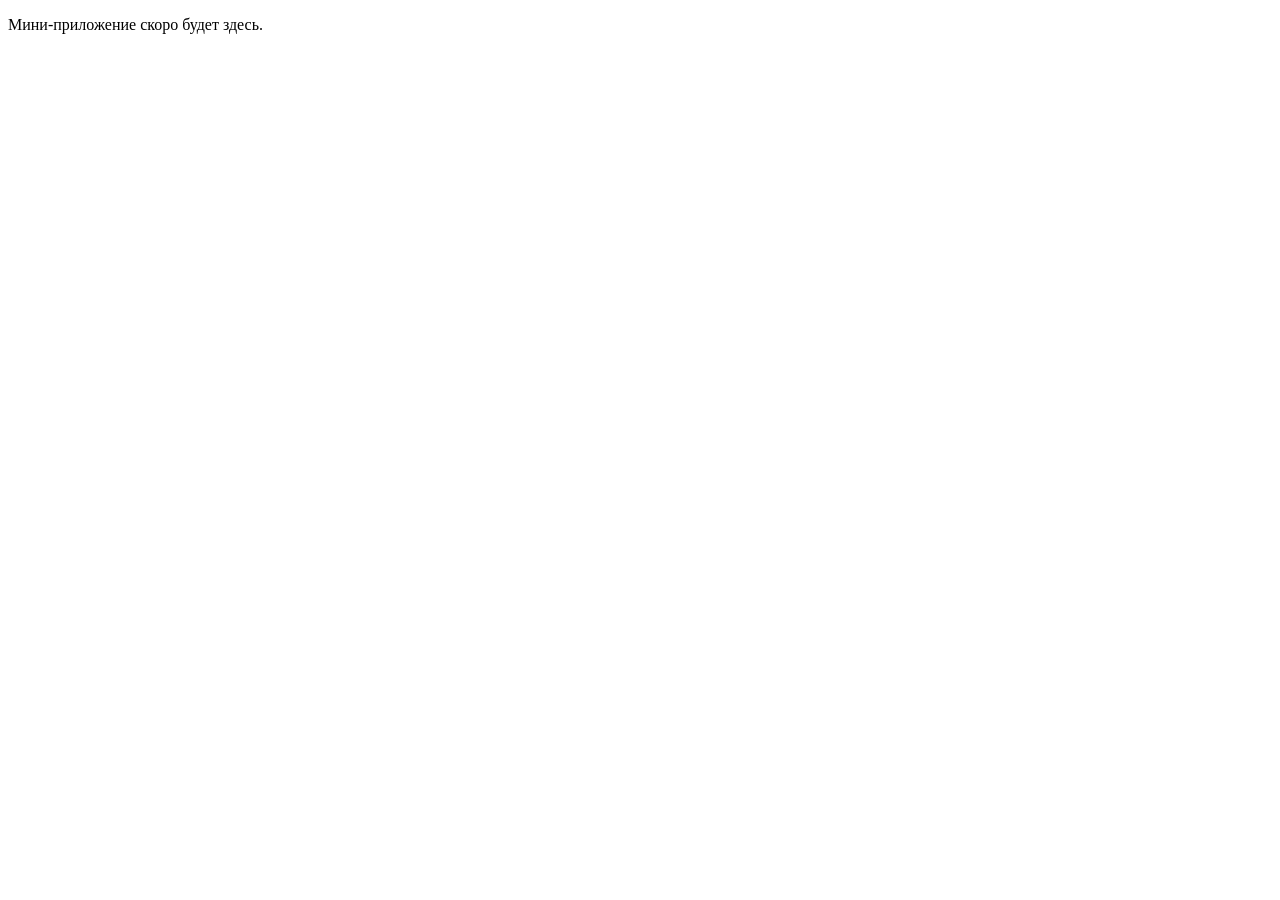
==== web/index.html @ 3ddef74a "Скелет проекта: бот с тестовой карточкой" ====
<!doctype html>
<html lang="ru">
<head>
  <meta charset="utf-8">
  <meta name="viewport" content="width=device-width, initial-scale=1">
  <title>Вечер по настроению</title>
</head>
<body>
  <p>Мини-приложение скоро будет здесь.</p>
</body>
</html>
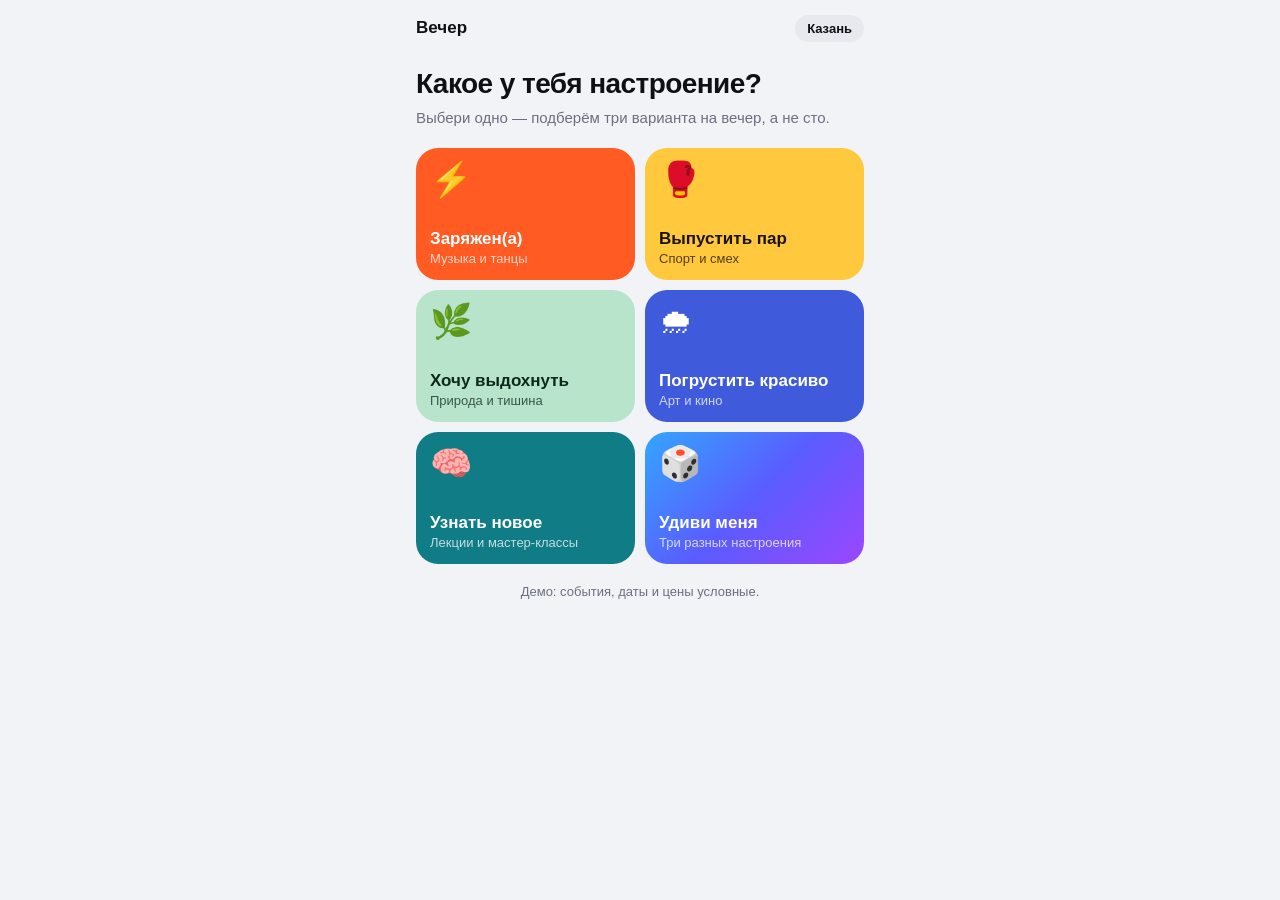
==== commit 2fa30938: "Ф2–Ф4: экраны мини-приложения, подбор из /api/pick, приглашение и живой счётчик Пять экранов: настро" ====
--- a/web/index.html
+++ b/web/index.html
@@ -2,10 +2,17 @@
 <html lang="ru">
 <head>
   <meta charset="utf-8">
-  <meta name="viewport" content="width=device-width, initial-scale=1">
+  <meta name="viewport" content="width=device-width, initial-scale=1, viewport-fit=cover">
+  <meta name="color-scheme" content="light dark">
   <title>Вечер по настроению</title>
+  <link rel="stylesheet" href="styles.css">
+  <!-- MAX Bridge: объект window.WebApp — подпись, кнопка «Назад», открытие ссылок -->
+  <script src="https://st.max.ru/js/max-web-app.js"></script>
+  <script type="module" src="app.js"></script>
 </head>
 <body>
-  <p>Мини-приложение скоро будет здесь.</p>
+  <!-- Экраны рисует app.js -->
+  <main id="app" class="app"></main>
+  <noscript>Для мини-приложения нужен JavaScript.</noscript>
 </body>
 </html>
--- a/web/styles.css
+++ b/web/styles.css
@@ -0,0 +1,291 @@
+/* Цвета — в переменных: светлая тема по умолчанию, тёмная — если так настроен телефон.
+   --mood и --ink задаёт app.js: цвет выбранного настроения и цвет текста на нём. */
+:root {
+  --bg: #f2f3f7;
+  --surface: #ffffff;
+  --surface-2: #e8e9ef;
+  --text: #0e1014;
+  --muted: #6b7080;
+  --line: rgba(14, 16, 20, 0.08);
+  --accent: #3d63ff;
+  --accent-ink: #ffffff;
+  --brand: linear-gradient(135deg, #33a6ff 0%, #5a5cff 50%, #9b46ff 100%); /* градиент в духе МАКС */
+  --going: #1fb86b;
+  --maybe: #f5a524;
+  --no: #8b90a0;
+  --warn-bg: #fff3d6;
+  --warn-text: #7a4b00;
+  --radius: 22px;
+  --shadow: 0 1px 2px rgba(14, 16, 20, 0.06), 0 8px 24px rgba(14, 16, 20, 0.06);
+  font-family: -apple-system, BlinkMacSystemFont, "SF Pro Display", "Segoe UI", Roboto, "Helvetica Neue", Arial, sans-serif;
+  color-scheme: light dark;
+}
+
+@media (prefers-color-scheme: dark) {
+  :root {
+    --bg: #0b0b0f;
+    --surface: #17181e;
+    --surface-2: #24252d;
+    --text: #f3f4f7;
+    --muted: #8e93a3;
+    --line: rgba(255, 255, 255, 0.08);
+    --accent: #5b7cff;
+    --warn-bg: #3a2c0c;
+    --warn-text: #ffd27a;
+    --shadow: none;
+  }
+}
+
+* { box-sizing: border-box; }
+
+html, body {
+  margin: 0;
+  background: var(--bg);
+  color: var(--text);
+  -webkit-font-smoothing: antialiased;
+  -webkit-tap-highlight-color: transparent;
+}
+
+button {
+  font: inherit;
+  color: inherit;
+  border: 0;
+  background: none;
+  cursor: pointer;
+}
+button:disabled { opacity: 0.6; cursor: default; }
+button:focus-visible { outline: 3px solid var(--accent); outline-offset: 2px; }
+
+.app {
+  max-width: 480px;
+  min-height: 100vh;
+  min-height: 100dvh;
+  margin: 0 auto;
+  display: flex;
+  flex-direction: column;
+}
+
+.screen {
+  flex: 1;
+  padding: 4px 16px 24px;
+  animation: enter 0.22s ease-out;
+}
+@keyframes enter { from { opacity: 0; transform: translateY(8px); } }
+
+h1 { font-size: 28px; line-height: 1.12; font-weight: 800; letter-spacing: -0.02em; margin: 8px 0 8px; }
+h2 { font-size: 15px; font-weight: 700; margin: 24px 0 10px; }
+h3 { font-size: 20px; line-height: 1.2; font-weight: 800; letter-spacing: -0.01em; margin: 4px 0 2px; }
+.lead { color: var(--muted); font-size: 15px; line-height: 1.4; margin: 0 0 20px; }
+.note { color: var(--muted); font-size: 13px; text-align: center; margin: 20px 0 0; }
+.note-warn { background: var(--warn-bg); color: var(--warn-text); padding: 10px 14px; border-radius: 14px; text-align: left; margin: 0 0 16px; }
+.error { color: #e5484d; font-size: 14px; }
+
+/* Шапка */
+.top {
+  display: flex;
+  align-items: center;
+  gap: 8px;
+  min-height: 56px;
+  padding: 8px 16px;
+  padding-top: max(8px, env(safe-area-inset-top));
+}
+.top-title { font-weight: 800; font-size: 17px; flex: 1; }
+.icon-btn {
+  width: 40px; height: 40px;
+  border-radius: 50%;
+  font-size: 20px;
+  background: var(--surface-2);
+}
+.chip-city {
+  font-size: 13px; font-weight: 600;
+  padding: 6px 12px;
+  border-radius: 999px;
+  background: var(--surface-2);
+}
+
+/* Экран 1: плитки настроений */
+.tiles { display: grid; grid-template-columns: 1fr 1fr; gap: 10px; }
+.tile {
+  background: var(--mood);
+  color: var(--ink);
+  border-radius: var(--radius);
+  min-height: 132px;
+  padding: 14px;
+  display: flex; flex-direction: column; align-items: flex-start;
+  text-align: left;
+  transition: transform 0.12s ease;
+}
+.tile:active { transform: scale(0.97); }
+.tile-wild { background: var(--brand); }
+.tile-emoji { font-size: 34px; line-height: 1; margin-bottom: auto; }
+.tile-title { font-size: 17px; font-weight: 800; line-height: 1.15; margin-top: 14px; }
+.tile-hint { font-size: 13px; opacity: 0.75; margin-top: 3px; }
+
+/* Экран 2: настройка на фоне цвета настроения */
+.mood-page {
+  flex: 1;
+  display: flex; flex-direction: column;
+  background: var(--mood);
+  color: var(--ink);
+}
+.mood-page .icon-btn { background: color-mix(in srgb, var(--ink) 16%, transparent); }
+.mood-head { margin: 8px 0 8px; }
+.mood-emoji { font-size: 48px; line-height: 1; }
+.chips { display: flex; flex-wrap: wrap; gap: 8px; }
+.chip {
+  padding: 10px 16px;
+  border-radius: 999px;
+  font-weight: 600; font-size: 15px;
+  border: 1.5px solid color-mix(in srgb, var(--ink) 45%, transparent);
+}
+.chip.is-on { background: var(--ink); color: var(--mood); border-color: var(--ink); }
+.switch-row {
+  width: 100%;
+  display: flex; align-items: center; justify-content: space-between; gap: 12px;
+  padding: 14px 16px;
+  border-radius: 18px;
+  text-align: left;
+  background: color-mix(in srgb, var(--ink) 12%, transparent);
+}
+.switch-title { display: block; font-weight: 700; }
+.switch-hint { display: block; font-size: 13px; opacity: 0.75; margin-top: 2px; }
+.switch {
+  flex: none;
+  width: 50px; height: 30px;
+  border-radius: 999px;
+  background: color-mix(in srgb, var(--ink) 30%, transparent);
+  position: relative;
+  transition: background 0.2s;
+}
+.switch::after {
+  content: "";
+  position: absolute; top: 3px; left: 3px;
+  width: 24px; height: 24px;
+  border-radius: 50%;
+  background: var(--mood);
+  transition: transform 0.2s;
+}
+.switch.is-on { background: var(--ink); }
+.switch.is-on::after { transform: translateX(20px); }
+
+/* Нижняя панель с главной кнопкой */
+.bar {
+  position: sticky; bottom: 0;
+  padding: 12px 16px;
+  padding-bottom: max(12px, env(safe-area-inset-bottom));
+  background: linear-gradient(to top, var(--bg) 70%, transparent);
+}
+.mood-page .bar { background: linear-gradient(to top, var(--mood) 70%, transparent); }
+.bar-hint { color: var(--muted); font-size: 13px; text-align: center; margin: 0 0 10px; }
+.btn {
+  width: 100%;
+  min-height: 54px;
+  border-radius: 16px;
+  font-weight: 700; font-size: 16px;
+  transition: transform 0.12s ease;
+}
+.btn:active { transform: scale(0.98); }
+.btn-accent { background: var(--accent); color: var(--accent-ink); }
+.btn-ink { background: var(--ink); color: var(--mood); }
+.btn-ghost { background: var(--surface); box-shadow: var(--shadow); border: 1px solid var(--line); }
+
+/* Экран 3: карточки событий */
+.card {
+  display: flex; flex-direction: column;
+  background: var(--surface);
+  border: 1px solid var(--line);
+  box-shadow: var(--shadow);
+  border-radius: var(--radius);
+  padding: 16px;
+  margin-bottom: 12px;
+}
+.card-top { background: var(--mood); color: var(--ink); border-color: transparent; }
+.card-label {
+  align-self: flex-start;
+  font-size: 12px; font-weight: 700;
+  padding: 5px 10px;
+  border-radius: 999px;
+  margin-bottom: 10px;
+  background: color-mix(in srgb, var(--ink) 16%, transparent);
+}
+.card-when { font-size: 13px; font-weight: 600; opacity: 0.7; }
+.card-place { font-size: 14px; opacity: 0.7; }
+.card-why { font-size: 15px; line-height: 1.4; margin: 12px 0 0; }
+.tags { display: flex; flex-wrap: wrap; gap: 6px; margin-top: 12px; }
+.tag {
+  font-size: 12px; font-weight: 600;
+  padding: 4px 10px;
+  border-radius: 999px;
+  background: color-mix(in srgb, currentColor 10%, transparent);
+}
+.tag-warn { background: var(--warn-bg); color: var(--warn-text); }
+.card-foot { display: flex; align-items: center; justify-content: space-between; margin-top: 16px; }
+.price { font-weight: 800; font-size: 17px; }
+.btn-small {
+  padding: 10px 20px;
+  border-radius: 999px;
+  font-weight: 700;
+  background: var(--accent); color: var(--accent-ink);
+}
+.card-top .btn-small { background: var(--ink); color: var(--mood); }
+
+.skeleton {
+  height: 170px;
+  border-radius: var(--radius);
+  margin-bottom: 12px;
+  background: var(--surface-2);
+  animation: pulse 1.2s ease-in-out infinite;
+}
+@keyframes pulse { 50% { opacity: 0.5; } }
+
+.empty { text-align: center; padding: 32px 8px; }
+.empty p { color: var(--muted); line-height: 1.4; margin: 0 0 20px; }
+.empty-emoji { font-size: 48px; display: block; margin-bottom: 12px; }
+
+/* Экран 4: план */
+.card-plan h3 { font-size: 26px; }
+.facts {
+  margin: 0 0 12px;
+  background: var(--surface);
+  border: 1px solid var(--line);
+  border-radius: var(--radius);
+  padding: 4px 16px;
+}
+.facts div { display: flex; justify-content: space-between; gap: 16px; padding: 12px 0; }
+.facts div + div { border-top: 1px solid var(--line); }
+.facts dt { color: var(--muted); }
+.facts dd { margin: 0; font-weight: 600; text-align: right; }
+
+/* Экран 5: приглашение и живой счётчик */
+.sent-badge {
+  width: 56px; height: 56px;
+  border-radius: 50%;
+  display: grid; place-items: center;
+  font-size: 28px; font-weight: 800;
+  color: #fff;
+  background: var(--brand);
+  margin-top: 8px;
+}
+.counts { display: grid; grid-template-columns: repeat(3, 1fr); gap: 8px; }
+.count {
+  background: var(--surface);
+  border: 1px solid var(--line);
+  border-radius: 18px;
+  padding: 12px;
+  display: flex; flex-direction: column; gap: 2px;
+  min-width: 0;
+}
+.count-num { font-size: 28px; font-weight: 800; }
+.count-going .count-num { color: var(--going); }
+.count-maybe .count-num { color: var(--maybe); }
+.count-no .count-num { color: var(--no); }
+.count-title { font-weight: 700; font-size: 14px; }
+.count-names { color: var(--muted); font-size: 12px; line-height: 1.3; overflow-wrap: anywhere; }
+.live-dot {
+  display: inline-block;
+  width: 8px; height: 8px;
+  border-radius: 50%;
+  background: var(--going);
+  margin-right: 6px;
+  animation: pulse 1.2s ease-in-out infinite;
+}
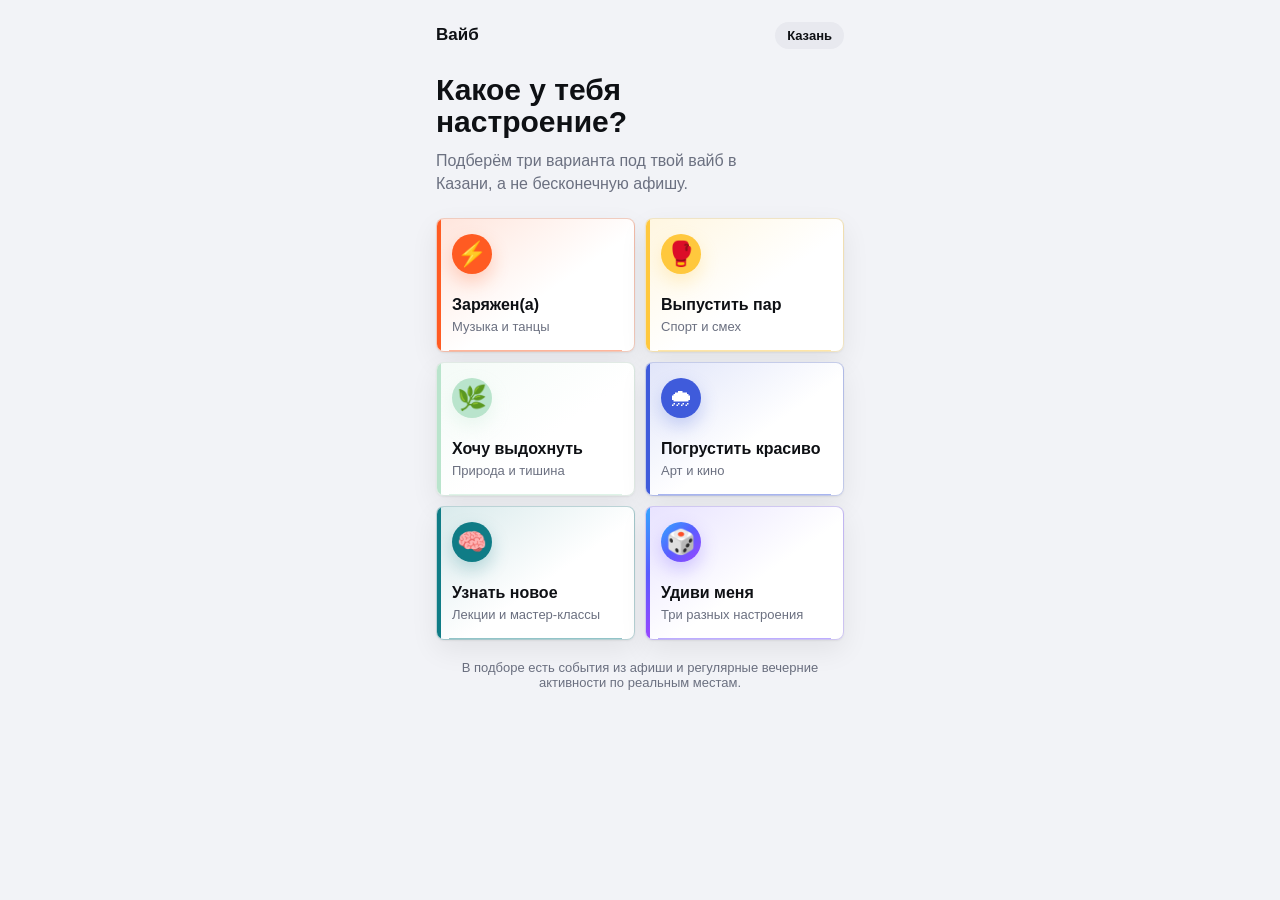
==== commit bf9d36ae: "Ф6: вернуть polish-разметку первого экрана" ====
--- a/web/index.html
+++ b/web/index.html
@@ -5,14 +5,70 @@
   <meta name="viewport" content="width=device-width, initial-scale=1, viewport-fit=cover">
   <meta name="color-scheme" content="light dark">
   <title>Вечер по настроению</title>
-  <link rel="stylesheet" href="styles.css">
+  <link rel="stylesheet" href="styles.css?v=20260929-ui2">
+  <style>
+    .file-fallback {
+      max-width: 420px;
+      margin: 0 auto;
+      padding: 24px 16px;
+      color: #0e1014;
+    }
+
+    .file-fallback h1 {
+      margin: 0 0 8px;
+      font-size: 24px;
+      line-height: 1.15;
+    }
+
+    .file-fallback p {
+      margin: 0 0 12px;
+      color: #6b7080;
+      font-size: 15px;
+      line-height: 1.45;
+    }
+
+    .file-fallback code {
+      display: inline-block;
+      padding: 3px 6px;
+      border-radius: 6px;
+      background: #e8e9ef;
+      color: #0e1014;
+      font-family: ui-monospace, SFMono-Regular, Consolas, monospace;
+      font-size: 13px;
+    }
+
+    @media (prefers-color-scheme: dark) {
+      body {
+        background: #0b0b0f;
+      }
+
+      .file-fallback {
+        color: #f3f4f7;
+      }
+
+      .file-fallback p {
+        color: #a1a7b7;
+      }
+
+      .file-fallback code {
+        background: #24252d;
+        color: #f3f4f7;
+      }
+    }
+  </style>
   <!-- MAX Bridge: объект window.WebApp — подпись, кнопка «Назад», открытие ссылок -->
   <script src="https://st.max.ru/js/max-web-app.js"></script>
-  <script type="module" src="app.js"></script>
+  <script type="module" src="app.js?v=20260929-ui2"></script>
 </head>
 <body>
-  <!-- Экраны рисует app.js -->
-  <main id="app" class="app"></main>
+  <main id="app" class="app">
+    <section class="file-fallback" role="status" aria-live="polite">
+      <h1>Запусти через сервер</h1>
+      <p>Эта версия мини-приложения использует API и модульный JavaScript, поэтому при открытии файлом может не загрузиться.</p>
+      <p>Команда: <code>python -m uvicorn server.main:app --reload --port 3000</code></p>
+      <p>После запуска открой <code>http://127.0.0.1:3000</code>.</p>
+    </section>
+  </main>
   <noscript>Для мини-приложения нужен JavaScript.</noscript>
 </body>
 </html>
--- a/web/styles.css
+++ b/web/styles.css
@@ -15,24 +15,25 @@
   --no: #8b90a0;
   --warn-bg: #fff3d6;
   --warn-text: #7a4b00;
-  --radius: 22px;
-  --shadow: 0 1px 2px rgba(14, 16, 20, 0.06), 0 8px 24px rgba(14, 16, 20, 0.06);
+  --radius: 8px;
+  --control-radius: 14px;
+  --shadow: 0 1px 2px rgba(14, 16, 20, 0.06), 0 10px 28px rgba(14, 16, 20, 0.07);
   font-family: -apple-system, BlinkMacSystemFont, "SF Pro Display", "Segoe UI", Roboto, "Helvetica Neue", Arial, sans-serif;
   color-scheme: light dark;
 }
 
 @media (prefers-color-scheme: dark) {
   :root {
-    --bg: #0b0b0f;
-    --surface: #17181e;
-    --surface-2: #24252d;
+    --bg: #090a0f;
+    --surface: #171920;
+    --surface-2: #232632;
     --text: #f3f4f7;
-    --muted: #8e93a3;
-    --line: rgba(255, 255, 255, 0.08);
+    --muted: #a2a8ba;
+    --line: rgba(255, 255, 255, 0.1);
     --accent: #5b7cff;
     --warn-bg: #3a2c0c;
     --warn-text: #ffd27a;
-    --shadow: none;
+    --shadow: 0 1px 1px rgba(0, 0, 0, 0.35), 0 18px 36px rgba(0, 0, 0, 0.24);
   }
 }
 
@@ -40,6 +41,7 @@
 
 html, body {
   margin: 0;
+  min-height: 100%;
   background: var(--bg);
   color: var(--text);
   -webkit-font-smoothing: antialiased;
@@ -57,27 +59,29 @@
 button:focus-visible { outline: 3px solid var(--accent); outline-offset: 2px; }
 
 .app {
-  max-width: 480px;
+  position: relative;
+  width: min(100%, 440px);
   min-height: 100vh;
   min-height: 100dvh;
   margin: 0 auto;
   display: flex;
   flex-direction: column;
+  background: var(--bg);
 }
 
 .screen {
   flex: 1;
-  padding: 4px 16px 24px;
+  padding: 8px 16px 28px;
   animation: enter 0.22s ease-out;
 }
 @keyframes enter { from { opacity: 0; transform: translateY(8px); } }
 
-h1 { font-size: 28px; line-height: 1.12; font-weight: 800; letter-spacing: -0.02em; margin: 8px 0 8px; }
+h1 { font-size: 27px; line-height: 1.12; font-weight: 800; letter-spacing: 0; margin: 8px 0 8px; }
 h2 { font-size: 15px; font-weight: 700; margin: 24px 0 10px; }
-h3 { font-size: 20px; line-height: 1.2; font-weight: 800; letter-spacing: -0.01em; margin: 4px 0 2px; }
+h3 { font-size: 20px; line-height: 1.2; font-weight: 800; letter-spacing: 0; margin: 4px 0 2px; }
 .lead { color: var(--muted); font-size: 15px; line-height: 1.4; margin: 0 0 20px; }
 .note { color: var(--muted); font-size: 13px; text-align: center; margin: 20px 0 0; }
-.note-warn { background: var(--warn-bg); color: var(--warn-text); padding: 10px 14px; border-radius: 14px; text-align: left; margin: 0 0 16px; }
+.note-warn { background: var(--warn-bg); color: var(--warn-text); padding: 10px 14px; border-radius: var(--radius); text-align: left; margin: 0 0 16px; }
 .error { color: #e5484d; font-size: 14px; }
 
 /* Шапка */
@@ -85,17 +89,21 @@
   display: flex;
   align-items: center;
   gap: 8px;
-  min-height: 56px;
+  min-height: 58px;
   padding: 8px 16px;
   padding-top: max(8px, env(safe-area-inset-top));
 }
 .top-title { font-weight: 800; font-size: 17px; flex: 1; }
 .icon-btn {
   width: 40px; height: 40px;
+  flex: none;
   border-radius: 50%;
-  font-size: 20px;
+  display: grid;
+  place-items: center;
   background: var(--surface-2);
-}
+  transition: transform 0.12s ease, background 0.12s ease;
+}
+.icon-btn:active { transform: scale(0.96); }
 .chip-city {
   font-size: 13px; font-weight: 600;
   padding: 6px 12px;
@@ -103,57 +111,130 @@
   background: var(--surface-2);
 }
 
+.app[data-screen="mood"] .top {
+  min-height: 64px;
+  padding-top: max(14px, env(safe-area-inset-top));
+}
+.mood-picker { padding-top: 2px; }
+.intro {
+  margin: 2px 0 20px;
+  padding-bottom: 2px;
+}
+.intro h1 {
+  max-width: 360px;
+  font-size: 30px;
+  line-height: 1.08;
+  margin-bottom: 10px;
+}
+.intro .lead {
+  max-width: 340px;
+  font-size: 16px;
+  line-height: 1.48;
+  margin-bottom: 0;
+}
+
 /* Экран 1: плитки настроений */
 .tiles { display: grid; grid-template-columns: 1fr 1fr; gap: 10px; }
 .tile {
-  background: var(--mood);
-  color: var(--ink);
-  border-radius: var(--radius);
-  min-height: 132px;
-  padding: 14px;
+  position: relative;
+  overflow: hidden;
+  background:
+    linear-gradient(145deg, color-mix(in srgb, var(--mood) 16%, var(--surface)) 0%, var(--surface) 56%);
+  color: var(--text);
+  border: 1px solid color-mix(in srgb, var(--mood) 22%, var(--line));
+  border-radius: var(--radius);
+  min-height: 134px;
+  padding: 15px;
   display: flex; flex-direction: column; align-items: flex-start;
   text-align: left;
-  transition: transform 0.12s ease;
+  box-shadow: var(--shadow);
+  transition: transform 0.12s ease, border-color 0.12s ease;
+}
+.tile::before {
+  content: "";
+  position: absolute;
+  inset: 0 auto 0 0;
+  width: 4px;
+  background: var(--mood);
+}
+.tile::after {
+  content: "";
+  position: absolute;
+  inset: auto 12px 0 12px;
+  height: 1px;
+  background: color-mix(in srgb, var(--mood) 45%, transparent);
 }
 .tile:active { transform: scale(0.97); }
-.tile-wild { background: var(--brand); }
-.tile-emoji { font-size: 34px; line-height: 1; margin-bottom: auto; }
-.tile-title { font-size: 17px; font-weight: 800; line-height: 1.15; margin-top: 14px; }
-.tile-hint { font-size: 13px; opacity: 0.75; margin-top: 3px; }
+.tile-wild::before { background: var(--brand); }
+.tile-emoji {
+  width: 40px;
+  height: 40px;
+  display: grid;
+  place-items: center;
+  border-radius: 50%;
+  font-size: 24px;
+  line-height: 1;
+  margin-bottom: auto;
+  color: var(--ink);
+  background: var(--mood);
+  box-shadow: 0 8px 18px color-mix(in srgb, var(--mood) 26%, transparent);
+}
+.tile-wild .tile-emoji { background: var(--brand); color: #fff; }
+.tile-title { font-size: 16px; font-weight: 800; line-height: 1.15; margin-top: 18px; }
+.tile-hint { color: var(--muted); font-size: 13px; line-height: 1.3; margin-top: 5px; }
+
+@media (hover: hover) {
+  .tile:hover {
+    transform: translateY(-2px);
+    border-color: color-mix(in srgb, var(--mood) 42%, var(--line));
+  }
+}
 
 /* Экран 2: настройка на фоне цвета настроения */
 .mood-page {
   flex: 1;
   display: flex; flex-direction: column;
+  background: var(--bg);
+  color: var(--text);
+}
+.mood-page .icon-btn { background: var(--surface-2); }
+.mood-head {
+  margin: 4px 0 18px;
+  padding: 16px;
+  border-radius: var(--radius);
+  color: var(--ink);
   background: var(--mood);
-  color: var(--ink);
-}
-.mood-page .icon-btn { background: color-mix(in srgb, var(--ink) 16%, transparent); }
-.mood-head { margin: 8px 0 8px; }
-.mood-emoji { font-size: 48px; line-height: 1; }
+  box-shadow: var(--shadow);
+}
+.mood-head h1 { margin-bottom: 2px; }
+.mood-emoji { font-size: 42px; line-height: 1; }
 .chips { display: flex; flex-wrap: wrap; gap: 8px; }
 .chip {
   padding: 10px 16px;
   border-radius: 999px;
   font-weight: 600; font-size: 15px;
-  border: 1.5px solid color-mix(in srgb, var(--ink) 45%, transparent);
-}
-.chip.is-on { background: var(--ink); color: var(--mood); border-color: var(--ink); }
+  border: 1px solid var(--line);
+  background: var(--surface);
+  color: var(--text);
+}
+.chip.is-on { background: var(--mood); color: var(--ink); border-color: transparent; }
 .switch-row {
   width: 100%;
   display: flex; align-items: center; justify-content: space-between; gap: 12px;
   padding: 14px 16px;
-  border-radius: 18px;
+  border-radius: var(--radius);
   text-align: left;
-  background: color-mix(in srgb, var(--ink) 12%, transparent);
+  background: var(--surface);
+  border: 1px solid var(--line);
+  box-shadow: var(--shadow);
 }
 .switch-title { display: block; font-weight: 700; }
-.switch-hint { display: block; font-size: 13px; opacity: 0.75; margin-top: 2px; }
+.switch-hint { display: block; color: var(--muted); font-size: 13px; margin-top: 2px; }
 .switch {
   flex: none;
   width: 50px; height: 30px;
   border-radius: 999px;
-  background: color-mix(in srgb, var(--ink) 30%, transparent);
+  background: var(--surface-2);
   position: relative;
   transition: background 0.2s;
 }
@@ -162,10 +243,11 @@
   position: absolute; top: 3px; left: 3px;
   width: 24px; height: 24px;
   border-radius: 50%;
-  background: var(--mood);
+  background: var(--surface);
+  box-shadow: 0 1px 3px rgba(14, 16, 20, 0.22);
   transition: transform 0.2s;
 }
-.switch.is-on { background: var(--ink); }
+.switch.is-on { background: var(--mood); }
 .switch.is-on::after { transform: translateX(20px); }
 
 /* Нижняя панель с главной кнопкой */
@@ -175,18 +257,18 @@
   padding-bottom: max(12px, env(safe-area-inset-bottom));
   background: linear-gradient(to top, var(--bg) 70%, transparent);
 }
-.mood-page .bar { background: linear-gradient(to top, var(--mood) 70%, transparent); }
+.mood-page .bar { background: linear-gradient(to top, var(--bg) 70%, transparent); }
 .bar-hint { color: var(--muted); font-size: 13px; text-align: center; margin: 0 0 10px; }
 .btn {
   width: 100%;
   min-height: 54px;
-  border-radius: 16px;
+  border-radius: var(--control-radius);
   font-weight: 700; font-size: 16px;
   transition: transform 0.12s ease;
 }
 .btn:active { transform: scale(0.98); }
 .btn-accent { background: var(--accent); color: var(--accent-ink); }
-.btn-ink { background: var(--ink); color: var(--mood); }
+.btn-ink { background: var(--mood); color: var(--ink); }
 .btn-ghost { background: var(--surface); box-shadow: var(--shadow); border: 1px solid var(--line); }
 
 /* Экран 3: карточки событий */
@@ -196,20 +278,26 @@
   border: 1px solid var(--line);
   box-shadow: var(--shadow);
   border-radius: var(--radius);
-  padding: 16px;
+  padding: 15px;
   margin-bottom: 12px;
 }
-.card-top { background: var(--mood); color: var(--ink); border-color: transparent; }
+.card-top {
+  background: var(--surface);
+  color: var(--text);
+  border-color: color-mix(in srgb, var(--mood) 35%, var(--line));
+  box-shadow: inset 4px 0 0 var(--mood), var(--shadow);
+}
 .card-label {
   align-self: flex-start;
   font-size: 12px; font-weight: 700;
   padding: 5px 10px;
   border-radius: 999px;
   margin-bottom: 10px;
-  background: color-mix(in srgb, var(--ink) 16%, transparent);
-}
-.card-when { font-size: 13px; font-weight: 600; opacity: 0.7; }
-.card-place { font-size: 14px; opacity: 0.7; }
+  color: var(--mood);
+  background: color-mix(in srgb, var(--mood) 14%, transparent);
+}
+.card-when { color: var(--muted); font-size: 13px; font-weight: 700; }
+.card-place { color: var(--muted); font-size: 14px; font-weight: 600; }
 .card-why { font-size: 15px; line-height: 1.4; margin: 12px 0 0; }
 .tags { display: flex; flex-wrap: wrap; gap: 6px; margin-top: 12px; }
 .tag {
@@ -227,7 +315,7 @@
   font-weight: 700;
   background: var(--accent); color: var(--accent-ink);
 }
-.card-top .btn-small { background: var(--ink); color: var(--mood); }
+.card-top .btn-small { background: var(--mood); color: var(--ink); }
 
 .skeleton {
   height: 170px;
@@ -255,6 +343,24 @@
 .facts div + div { border-top: 1px solid var(--line); }
 .facts dt { color: var(--muted); }
 .facts dd { margin: 0; font-weight: 600; text-align: right; }
+.ticket-demo {
+  margin: 0 0 12px;
+  padding: 14px 16px;
+  border: 1px dashed var(--line);
+  border-radius: var(--radius);
+  background: color-mix(in srgb, var(--surface) 82%, var(--surface-2));
+}
+.ticket-demo-title {
+  display: block;
+  font-weight: 800;
+  margin-bottom: 4px;
+}
+.ticket-demo-text {
+  display: block;
+  color: var(--muted);
+  font-size: 14px;
+  line-height: 1.4;
+}
 
 /* Экран 5: приглашение и живой счётчик */
 .sent-badge {
@@ -270,7 +376,7 @@
 .count {
   background: var(--surface);
   border: 1px solid var(--line);
-  border-radius: 18px;
+  border-radius: var(--radius);
   padding: 12px;
   display: flex; flex-direction: column; gap: 2px;
   min-width: 0;
@@ -289,3 +395,17 @@
   margin-right: 6px;
   animation: pulse 1.2s ease-in-out infinite;
 }
+
+@media (max-width: 370px) {
+  .screen { padding-left: 12px; padding-right: 12px; }
+  .top { padding-left: 12px; padding-right: 12px; }
+  h1 { font-size: 24px; }
+  h3 { font-size: 18px; }
+  .tiles { gap: 8px; }
+  .tile { min-height: 118px; padding: 12px; }
+  .tile-title { font-size: 15px; }
+  .tile-hint { font-size: 12px; }
+  .btn { min-height: 52px; }
+  .card-foot { gap: 12px; }
+  .btn-small { padding: 10px 16px; }
+}
